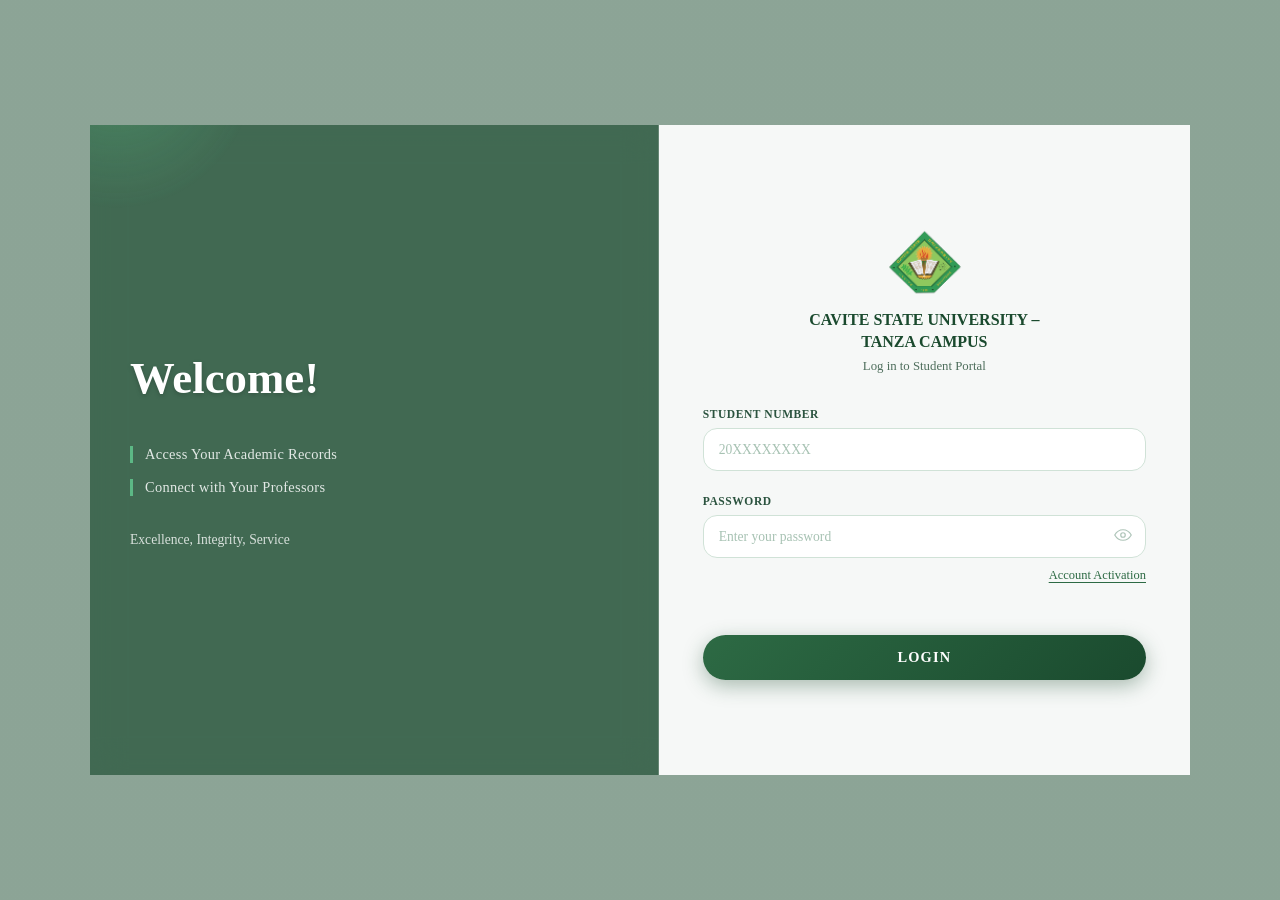
==== pages/login.html @ c0642d48 "updatePortal" ====
<!DOCTYPE html>
<html lang="en">
<head>
  <meta charset="UTF-8" />
  <meta name="viewport" content="width=device-width, initial-scale=1.0"/>
  <title>Login – Cavite State University Tanza Campus</title>
  <link href="https://fonts.googleapis.com/css2?family=Playfair+Display:wght@600;700&family=DM+Sans:wght@300;400;500;600;700&display=swap" rel="stylesheet"/>
  <link rel="stylesheet" href="../css/global.css" />
  <link rel="stylesheet" href="../css/components/cards.css" />
  <link rel="stylesheet" href="../css/components/buttons.css" />
</head>
<body>
  <div class="login-card">
    <!-- LEFT PANEL - GREEN GLASS -->
    <div class="card-left">
      <h1 class="welcome-title">Welcome!</h1>
      <div class="welcome-messages">
  <p class="welcome-text">Access Your Academic Records</p>
  <p class="welcome-text">Connect with Your Professors</p>
</div>
      <p class="university-motto">Excellence, Integrity, Service</p>
    </div>

    <!-- RIGHT PANEL - WHITE GLASS -->
    <div class="card-right">
      <div class="logo-wrapper">
         <img src="../images/logo.png" alt="CvSU Logo" style="width: 100%; height: 100%; object-fit: cover;">
      </div>
      <div class="school-name">CAVITE STATE UNIVERSITY – TANZA CAMPUS</div>
      <div class="school-subtitle">Log in to Student Portal</div>

      <div class="form-group">
        <label for="student-no">Student Number</label>
        <input type="text" id="student-no" placeholder="20XXXXXXXX" class="form-input" />
      </div>

      <div class="form-group">
        <label for="password">Password</label>
        <div class="pw-field">
          <input type="password" id="password" placeholder="Enter your password" class="form-input" />
          <span class="eye-icon">
            <svg width="18" height="18" viewBox="0 0 24 24" fill="none" stroke="currentColor" stroke-width="1.6">
              <path d="M1 12s4-7 11-7 11 7 11 7-4 7-11 7S1 12 1 12z"/>
              <circle cx="12" cy="12" r="3"/>
            </svg>
          </span>
        </div>
        <a href="#" class="link-account">Account Activation</a>
      </div>

      <button class="btn-login">LOGIN</button>
      
    </div>
  </div>
</body>
</html>
---- css/global.css ----
@import url('variables.css');

* {
  margin: 0;
  padding: 0;
  box-sizing: border-box;
}

html, body {
  height: 100%;
  font-family: var(--font-sans);
}

body {
  display: flex;
  align-items: center;
  justify-content: center;
  min-height: 100vh;
  background: linear-gradient(rgba(26, 74, 46, 0.5), rgba(26, 74, 46, 0.5)), url('../images/campus.png') center center / cover no-repeat fixed;
  position: relative;
}

body::before {
  content: '';
  position: fixed;
  inset: 0;
  background: linear-gradient(135deg, var(--overlay-dark) 0%, var(--green-glass-light) 45%, rgba(8, 28, 16, 0.7) 100%);
  z-index: 0;
}
---- css/components/cards.css ----
@import url('../variables.css');

.login-card {
  position: relative;
  z-index: 2;
  display: flex;
  width: min(1100px, 94vw);
  min-height: 650px;
  border-radius: var(--radius-card);
  overflow: hidden;
  box-shadow: var(--shadow-card);
}

/* LEFT PANEL - GREEN */
.card-left {
  flex: 1.1;
  background: rgba(26, 74, 46, 0.65);
  backdrop-filter: blur(16px);
  -webkit-backdrop-filter: blur(16px);
  border-right: 1px solid rgba(255, 255, 255, 0.2);
  padding: 56px 40px;
  display: flex;
  flex-direction: column;
  justify-content: center;
  position: relative;
}

.card-left::before {
  content: '';
  position: absolute;
  top: -30%;
  left: -20%;
  width: 280px;
  height: 280px;
  background: radial-gradient(circle, rgba(93, 203, 138, 0.3) 0%, transparent 70%);
  border-radius: 50%;
  pointer-events: none;
}

/* RIGHT PANEL - WHITE */
.card-right {
  flex: 1;
  background: rgba(255, 255, 255, 0.92);
  backdrop-filter: blur(16px);
  -webkit-backdrop-filter: blur(16px);
  padding: 48px 44px;
  display: flex;
  flex-direction: column;
  align-items: center;
  justify-content: center;
}

.welcome-title {
  font-family: var(--font-serif);
  font-size: 2.8rem;
  font-weight: 700;
  color: white;
  line-height: 1.2;
  margin-bottom: 20px;
  text-shadow: 0 2px 5px rgba(0, 0, 0, 0.2);
}

.welcome-divider {
  width: 60px;
  height: 3px;
  background: linear-gradient(90deg, #5cb885, rgba(255, 255, 255, 0.3));
  border-radius: 4px;
  margin-bottom: 32px;
}

/* Welcome messages (bagong lines) */
.welcome-messages {
  display: flex;
  flex-direction: column;
  gap: 16px;
  margin-top: 20px;
}

.welcome-text {
  font-size: 0.9rem;
  color: rgba(255, 255, 255, 0.85);
  font-weight: 400;
  letter-spacing: 0.3px;
  border-left: 3px solid #5cb885;
  padding-left: 12px;
  transition: all 0.3s;
}

.welcome-text:hover {
  color: white;
  border-left-color: #d4a017;
  transform: translateX(5px);
}

.university-motto {
  margin-top: 36px;
  font-size: 0.85rem;
  color: rgba(255, 255, 255, 0.8);
  font-weight: 400;
}

/* Logo */
.logo-wrapper {
  .logo-wrapper {
  width: 85px;
  height: 85px;
  border-radius: 50%;
  background: white;
  display: flex;
  align-items: center;
  justify-content: center;
  margin-bottom: 18px;
  box-shadow: 0 4px 15px rgba(0, 0, 0, 0.1);
}

} 
.school-name {
  font-family: var(--font-serif);
  font-size: 1rem;
  font-weight: 800;
  color: #1a4a2e;
  text-align: center;
  line-height: 1.4;
  max-width: 260px;
}

.school-subtitle {
  font-size: 0.8rem;
  font-weight: 500;
  color: #4e6e5c;
  margin-top: 6px;
  margin-bottom: 34px;
}


.form-group {
  width: 100%;
  margin-bottom: 24px;
}

label {
  display: block;
  font-size: 0.72rem;
  font-weight: 600;
  color: #2b533f;
  letter-spacing: 0.05em;
  text-transform: uppercase;
  margin-bottom: 8px;
}

.form-input {
  width: 100%;
  padding: 12px 15px;
  border: 1.5px solid #d0e2d7;
  border-radius: 14px;
  background: white;
  font-family: var(--font-sans);
  font-size: 0.9rem;
  color: #1d392a;
  outline: none;
  transition: all 0.2s;
}

.form-input::placeholder {
  color: #a7c2b3;
  font-size: 0.85rem;
}

.form-input:focus {
  border-color: #2d6a44;
  box-shadow: 0 0 0 3px rgba(45, 106, 68, 0.12);
}

/* Password field */
.pw-field {
  position: relative;
}

.pw-field .form-input {
  padding-right: 44px;
}

.eye-icon {
  position: absolute;
  right: 14px;
  top: 50%;
  transform: translateY(-50%);
  pointer-events: none;
  opacity: 0.5;
  color: #5d8a72;
}

/* Responsive */
@media (max-width: 680px) {
  .card-left {
    display: none;
  }
  .card-right {
    padding: 40px 28px;
  }
  .login-card {
    max-width: 88vw;
  }
}
---- css/components/buttons.css ----
@import url('../variables.css');

.btn-login {
  width: 100%;
  margin-top: 28px;
  padding: 14px 20px;
  background: linear-gradient(135deg, #2d6a44 0%, #1a4a2e 100%);
  color: white;
  border: none;
  border-radius: 50px;
  font-family: var(--font-sans);
  font-size: 0.9rem;
  font-weight: 700;
  letter-spacing: 0.08em;
  text-transform: uppercase;
  cursor: pointer;
  transition: all 0.3s ease;
  box-shadow: 0 6px 20px rgba(26, 74, 46, 0.35);
}

.btn-login:hover {
  background: linear-gradient(135deg, #3d8b5e 0%, #236e47 100%);
  transform: translateY(-2px);
  box-shadow: 0 12px 28px rgba(26, 74, 46, 0.45);
}

.btn-login:active {
  transform: translateY(1px);
  box-shadow: 0 4px 12px rgba(26, 74, 46, 0.3);
}

/* Account Activation Link */
.link-account {
  display: block;
  text-align: right;
  font-size: 0.78rem;
  font-weight: 500;
  color: #2d6a44;
  text-decoration: underline;
  text-underline-offset: 3px;
  margin-top: 10px;
  cursor: pointer;
  background: none;
  border: none;
  transition: all 0.2s;
}

.link-account:hover {
  color: #1a4a2e;
  opacity: 0.8;
}
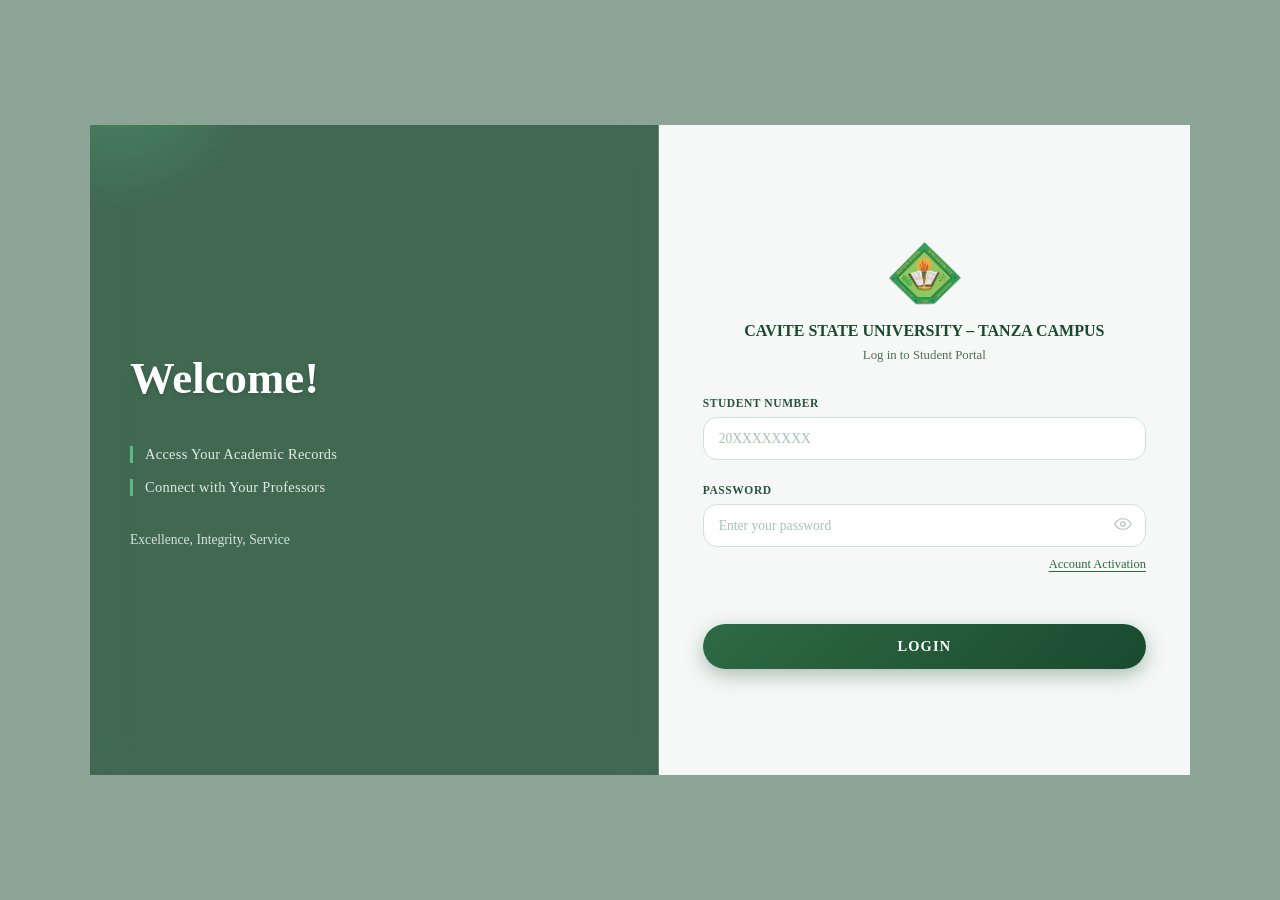
==== commit 0094b1fa: "updatePortals" ====
--- a/pages/login.html
+++ b/pages/login.html
@@ -6,8 +6,8 @@
   <title>Login – Cavite State University Tanza Campus</title>
   <link href="https://fonts.googleapis.com/css2?family=Playfair+Display:wght@600;700&family=DM+Sans:wght@300;400;500;600;700&display=swap" rel="stylesheet"/>
   <link rel="stylesheet" href="../css/global.css" />
-  <link rel="stylesheet" href="../css/components/cards.css" />
-  <link rel="stylesheet" href="../css/components/buttons.css" />
+  <link rel="stylesheet" href="../css/components/login.css" />
+
 </head>
 <body>
   <div class="login-card">
@@ -45,10 +45,17 @@
             </svg>
           </span>
         </div>
-        <a href="#" class="link-account">Account Activation</a>
+        <a href="../pages/components/activation.html" class="link-account">Account Activation</a>
       </div>
+      <button class="btn-login">LOGIN</button>
 
-      <button class="btn-login">LOGIN</button>
+<script>
+  document.querySelector('.btn-login').addEventListener('click', function(e) {
+    e.preventDefault(); 
+    window.location.href = "../index.html"; 
+  });
+</script>
+
       
     </div>
   </div>
--- a/css/components/login.css
+++ b/css/components/login.css
@@ -0,0 +1,256 @@
+@import url('../variables.css');
+
+.login-card {
+  position: relative;
+  z-index: 2;
+  display: flex;
+  width: min(1100px, 94vw);
+  min-height: 650px;
+  border-radius: var(--radius-card);
+  overflow: hidden;
+  box-shadow: var(--shadow-card);
+}
+
+/* LEFT PANEL - GREEN */
+.card-left {
+  flex: 1.1;
+  background: rgba(26, 74, 46, 0.65);
+  backdrop-filter: blur(16px);
+  -webkit-backdrop-filter: blur(16px);
+  border-right: 1px solid rgba(255, 255, 255, 0.2);
+  padding: 56px 40px;
+  display: flex;
+  flex-direction: column;
+  justify-content: center;
+  position: relative;
+}
+
+.card-left::before {
+  content: '';
+  position: absolute;
+  top: -30%;
+  left: -20%;
+  width: 280px;
+  height: 280px;
+  background: radial-gradient(circle, rgba(93, 203, 138, 0.3) 0%, transparent 70%);
+  border-radius: 50%;
+  pointer-events: none;
+}
+
+/* RIGHT PANEL - WHITE */
+.card-right {
+  flex: 1;
+  background: rgba(255, 255, 255, 0.92);
+  backdrop-filter: blur(16px);
+  -webkit-backdrop-filter: blur(16px);
+  padding: 48px 44px;
+  display: flex;
+  flex-direction: column;
+  align-items: center;
+  justify-content: center;
+}
+
+.welcome-title {
+  font-family: var(--font-serif);
+  font-size: 2.8rem;
+  font-weight: 700;
+  color: white;
+  line-height: 1.2;
+  margin-bottom: 20px;
+  text-shadow: 0 2px 5px rgba(0, 0, 0, 0.2);
+}
+
+.welcome-divider {
+  width: 60px;
+  height: 3px;
+  background: linear-gradient(90deg, #5cb885, rgba(255, 255, 255, 0.3));
+  border-radius: 4px;
+  margin-bottom: 32px;
+}
+
+/* Welcome messages (bagong lines) */
+.welcome-messages {
+  display: flex;
+  flex-direction: column;
+  gap: 16px;
+  margin-top: 20px;
+}
+
+.welcome-text {
+  font-size: 0.9rem;
+  color: rgba(255, 255, 255, 0.85);
+  font-weight: 400;
+  letter-spacing: 0.3px;
+  border-left: 3px solid #5cb885;
+  padding-left: 12px;
+  transition: all 0.3s;
+}
+
+.welcome-text:hover {
+  color: white;
+  border-left-color: #d4a017;
+  transform: translateX(5px);
+}
+
+.university-motto {
+  margin-top: 36px;
+  font-size: 0.85rem;
+  color: rgba(255, 255, 255, 0.8);
+  font-weight: 400;
+}
+
+/* Logo */
+.logo-wrapper {
+  .logo-wrapper {
+  width: 85px;
+  height: 85px;
+  border-radius: 50%;
+  background: white;
+  display: flex;
+  align-items: center;
+  justify-content: center;
+  margin-bottom: 18px;
+  box-shadow: 0 4px 15px rgba(0, 0, 0, 0.1);
+}
+
+} 
+.school-name {
+  font-family: var(--font-serif);
+  font-size: 1rem;
+  font-weight: 800;
+  color: #1a4a2e;
+  text-align: center;
+  line-height: 1.4;
+  max-width: 400px;
+}
+
+.school-subtitle {
+  font-size: 0.8rem;
+  font-weight: 500;
+  color: #4e6e5c;
+  margin-top: 6px;
+  margin-bottom: 34px;
+}
+
+
+.form-group {
+  width: 100%;
+  margin-bottom: 24px;
+}
+
+label {
+  display: block;
+  font-size: 0.72rem;
+  font-weight: 600;
+  color: #2b533f;
+  letter-spacing: 0.05em;
+  text-transform: uppercase;
+  margin-bottom: 8px;
+}
+
+.form-input {
+  width: 100%;
+  padding: 12px 15px;
+  border: 1.5px solid #d0e2d7;
+  border-radius: 14px;
+  background: white;
+  font-family: var(--font-sans);
+  font-size: 0.9rem;
+  color: #1d392a;
+  outline: none;
+  transition: all 0.2s;
+}
+
+.form-input::placeholder {
+  color: #a7c2b3;
+  font-size: 0.85rem;
+}
+
+.form-input:focus {
+  border-color: #2d6a44;
+  box-shadow: 0 0 0 3px rgba(45, 106, 68, 0.12);
+}
+
+/* Password field */
+.pw-field {
+  position: relative;
+}
+
+.pw-field .form-input {
+  padding-right: 44px;
+}
+
+.eye-icon {
+  position: absolute;
+  right: 14px;
+  top: 50%;
+  transform: translateY(-50%);
+  pointer-events: none;
+  opacity: 0.5;
+  color: #5d8a72;
+}
+
+
+.btn-login {
+  width: 100%;
+  margin-top: 28px;
+  padding: 14px 20px;
+  background: linear-gradient(135deg, #2d6a44 0%, #1a4a2e 100%);
+  color: white;
+  border: none;
+  border-radius: 50px;
+  font-family: var(--font-sans);
+  font-size: 0.9rem;
+  font-weight: 700;
+  letter-spacing: 0.08em;
+  text-transform: uppercase;
+  cursor: pointer;
+  transition: all 0.3s ease;
+  box-shadow: 0 6px 20px rgba(26, 74, 46, 0.35);
+}
+
+.btn-login:hover {
+  background: linear-gradient(135deg, #3d8b5e 0%, #236e47 100%);
+  transform: translateY(-2px);
+  box-shadow: 0 12px 28px rgba(26, 74, 46, 0.45);
+}
+
+.btn-login:active {
+  transform: translateY(1px);
+  box-shadow: 0 4px 12px rgba(26, 74, 46, 0.3);
+}
+
+/* Account Activation Link */
+.link-account {
+  display: block;
+  text-align: right;
+  font-size: 0.78rem;
+  font-weight: 500;
+  color: #2d6a44;
+  text-decoration: underline;
+  text-underline-offset: 3px;
+  margin-top: 10px;
+  cursor: pointer;
+  background: none;
+  border: none;
+  transition: all 0.2s;
+}
+
+.link-account:hover {
+  color: #1a4a2e;
+  opacity: 0.8;
+}
+
+/* Responsive */
+@media (max-width: 680px) {
+  .card-left {
+    display: none;
+  }
+  .card-right {
+    padding: 40px 28px;
+  }
+  .login-card {
+    max-width: 88vw;
+  }
+}
+
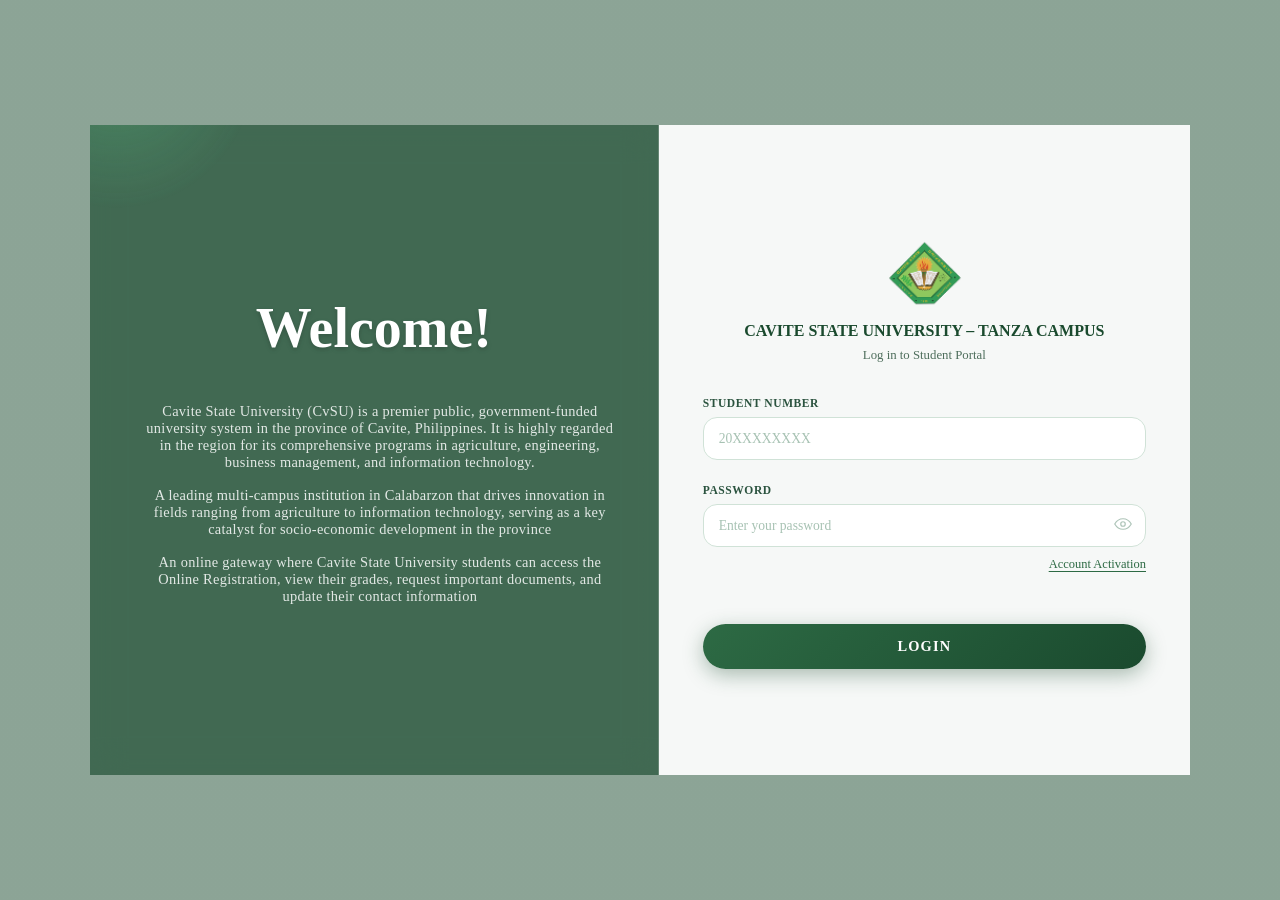
==== commit 276133cc: "finishedPortal" ====
--- a/pages/login.html
+++ b/pages/login.html
@@ -15,10 +15,11 @@
     <div class="card-left">
       <h1 class="welcome-title">Welcome!</h1>
       <div class="welcome-messages">
-  <p class="welcome-text">Access Your Academic Records</p>
-  <p class="welcome-text">Connect with Your Professors</p>
+
+          <p class="welcome-text">Cavite State University (CvSU) is a premier public, government-funded university system in the province of Cavite, Philippines. It is highly regarded in the region for its comprehensive programs in agriculture, engineering, business management, and information technology.</p>
+          <p class="welcome-text">A leading multi-campus institution in Calabarzon that drives innovation in fields ranging from agriculture to information technology, serving as a key catalyst for socio-economic development in the province</p>
+  <p class="welcome-text">An online gateway where Cavite State University students can access the Online Registration, view their grades, request important documents, and update their contact information</p>
 </div>
-      <p class="university-motto">Excellence, Integrity, Service</p>
     </div>
 
     <!-- RIGHT PANEL - WHITE GLASS -->
@@ -47,16 +48,8 @@
         </div>
         <a href="../pages/components/activation.html" class="link-account">Account Activation</a>
       </div>
-      <button class="btn-login">LOGIN</button>
+      <button class="btn-login" onclick="window.location.href='../pages/components/newPass.html'">LOGIN</button>
 
-<script>
-  document.querySelector('.btn-login').addEventListener('click', function(e) {
-    e.preventDefault(); 
-    window.location.href = "../index.html"; 
-  });
-</script>
-
-      
     </div>
   </div>
 </body>
--- a/css/components/login.css
+++ b/css/components/login.css
@@ -52,12 +52,13 @@
 
 .welcome-title {
   font-family: var(--font-serif);
-  font-size: 2.8rem;
+  font-size: 3.5rem;
   font-weight: 700;
   color: white;
   line-height: 1.2;
   margin-bottom: 20px;
   text-shadow: 0 2px 5px rgba(0, 0, 0, 0.2);
+  text-align: center
 }
 
 .welcome-divider {
@@ -74,6 +75,7 @@
   flex-direction: column;
   gap: 16px;
   margin-top: 20px;
+  text-align: center
 }
 
 .welcome-text {
@@ -81,9 +83,9 @@
   color: rgba(255, 255, 255, 0.85);
   font-weight: 400;
   letter-spacing: 0.3px;
-  border-left: 3px solid #5cb885;
   padding-left: 12px;
   transition: all 0.3s;
+  text-align: center
 }
 
 .welcome-text:hover {
@@ -92,12 +94,6 @@
   transform: translateX(5px);
 }
 
-.university-motto {
-  margin-top: 36px;
-  font-size: 0.85rem;
-  color: rgba(255, 255, 255, 0.8);
-  font-weight: 400;
-}
 
 /* Logo */
 .logo-wrapper {
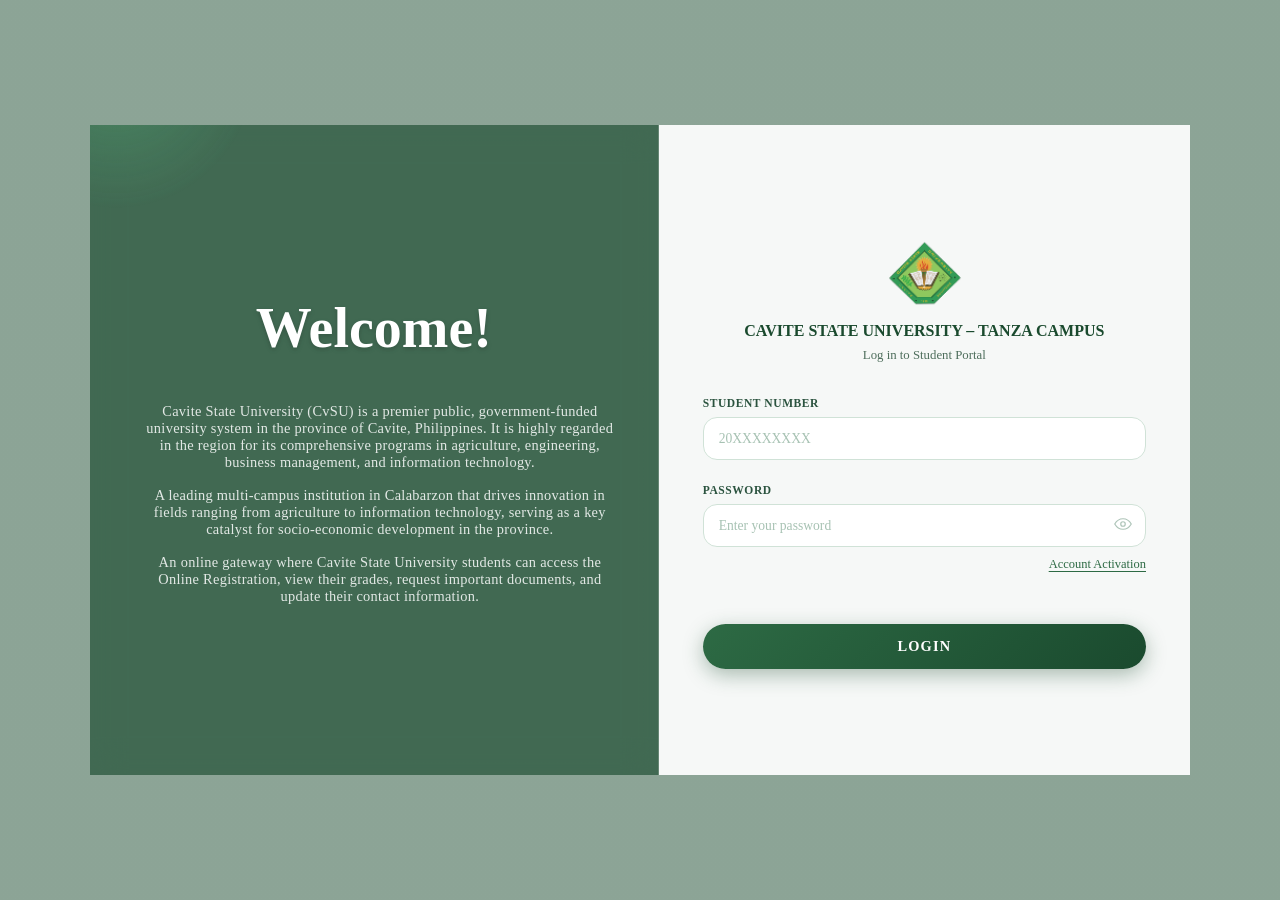
==== commit 983bf319: "finished" ====
--- a/pages/login.html
+++ b/pages/login.html
@@ -17,8 +17,8 @@
       <div class="welcome-messages">
 
           <p class="welcome-text">Cavite State University (CvSU) is a premier public, government-funded university system in the province of Cavite, Philippines. It is highly regarded in the region for its comprehensive programs in agriculture, engineering, business management, and information technology.</p>
-          <p class="welcome-text">A leading multi-campus institution in Calabarzon that drives innovation in fields ranging from agriculture to information technology, serving as a key catalyst for socio-economic development in the province</p>
-  <p class="welcome-text">An online gateway where Cavite State University students can access the Online Registration, view their grades, request important documents, and update their contact information</p>
+          <p class="welcome-text">A leading multi-campus institution in Calabarzon that drives innovation in fields ranging from agriculture to information technology, serving as a key catalyst for socio-economic development in the province.</p>
+  <p class="welcome-text">An online gateway where Cavite State University students can access the Online Registration, view their grades, request important documents, and update their contact information.</p>
 </div>
     </div>
 
